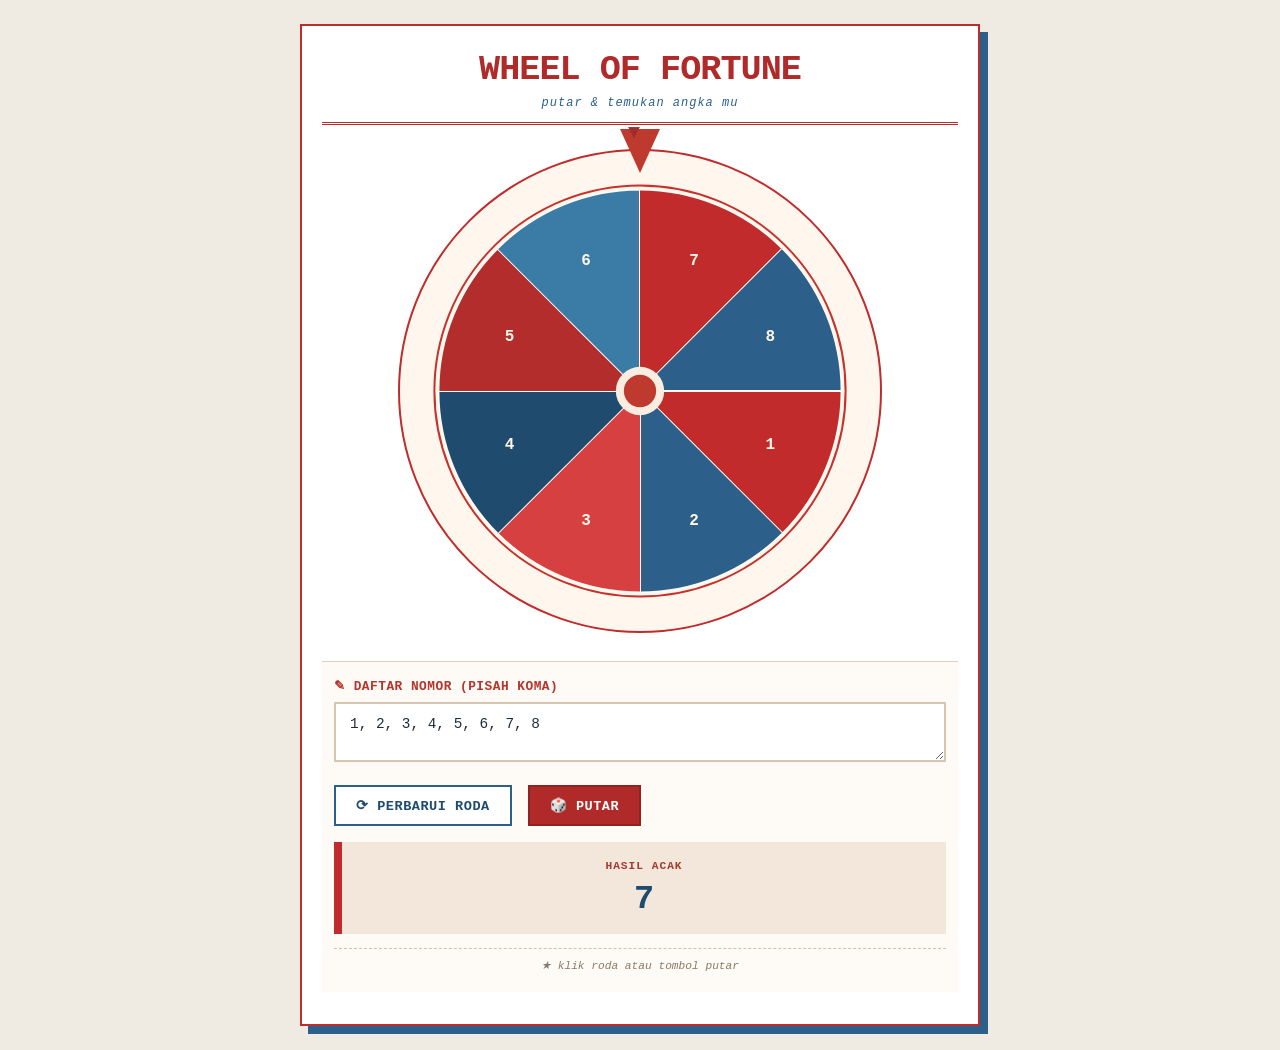
==== index.html @ 32e0c8db "Update and rename WOF.html to index.html" ====
<!DOCTYPE html>
<html lang="id">
<head>
    <meta charset="UTF-8">
    <meta name="viewport" content="width=device-width, initial-scale=1.0, user-scalable=no">
    <title>Roda Putar Nomor | Retro Minimalis</title>
    <link rel="stylesheet" href="style.css">
</head>
<body>
    <div class="app">
        <div class="wheel-header">
            <h1>WHEEL OF FORTUNE</h1>
            <p class="tagline">putar & temukan angka mu</p>
        </div>

        <div class="wheel-area">
            <div class="canvas-wrapper">
                <canvas id="wheelCanvas" width="480" height="480"></canvas>
                <div class="pointer"></div>
            </div>
        </div>

        <div class="control-panel">
            <div class="custom-box">
                <label for="itemsInput">✎ daftar nomor (pisah koma)</label>
                <textarea id="itemsInput" rows="2" placeholder="1, 2, 3, 4, 5, 6, 7, 8"></textarea>
                <div class="button-group">
                    <button id="updateBtn" class="btn-update">⟳ perbarui roda</button>
                    <button id="spinBtn" class="btn-spin">🎲 PUTAR</button>
                </div>
            </div>
            <div class="result-card">
                <span class="result-label">hasil acak</span>
                <div class="result-value" id="resultDisplay">—</div>
            </div>
            <div class="retro-note">★ klik roda atau tombol putar</div>
        </div>
    </div>
    <script>
        (function(){
            // ---------- DOM elements ----------
            const canvas = document.getElementById('wheelCanvas');
            const ctx = canvas.getContext('2d');
            const itemsInput = document.getElementById('itemsInput');
            const updateBtn = document.getElementById('updateBtn');
            const spinBtn = document.getElementById('spinBtn');
            const resultDisplay = document.getElementById('resultDisplay');

            let segments = [];
            let currentRotation = 0;
            let animating = false;
            let animFrameId = null;
            let spinStartTime = 0;
            let spinDuration = 1600;
            let startRotation = 0;
            let targetRotation = 0;
            
            let width, height, centerX, centerY, radius;
            const POINTER_ANGLE = -Math.PI / 2;
            const defaultItems = ["1", "2", "3", "4", "5", "6", "7", "8"];
            
            function normalizeAngle(angle) {
                let norm = angle % (2 * Math.PI);
                if (norm < 0) norm += 2 * Math.PI;
                return norm;
            }
            
            // warna retro: palet merah, biru, putih, krem
            function getSegmentColor(index, total) {
                // menggunakan warna solid: merah, biru tua, merah muda, biru langit
                const colors = ["#c22b2b", "#2c5f8a", "#d64040", "#1e4b6e", "#b32d2d", "#3a7ca5"];
                return colors[index % colors.length];
            }
            
            function buildSegments(items) {
                const count = items.length;
                if (count === 0) return [];
                const angleStep = (2 * Math.PI) / count;
                const newSegments = [];
                let start = 0;
                for (let i = 0; i < count; i++) {
                    const end = start + angleStep;
                    newSegments.push({
                        label: items[i].trim() === "" ? "?" : items[i].trim(),
                        startAngle: start,
                        endAngle: end,
                        color: getSegmentColor(i, count)
                    });
                    start = end;
                }
                return newSegments;
            }
            
            function drawWheel() {
                if (!ctx) return;
                width = canvas.width;
                height = canvas.height;
                centerX = width / 2;
                centerY = height / 2;
                radius = Math.min(width, height) * 0.42;
                
                ctx.clearRect(0, 0, width, height);
                if (!segments.length) {
                    ctx.fillStyle = "#f0ede8";
                    ctx.fillRect(0, 0, width, height);
                    ctx.fillStyle = "#9e2d2d";
                    ctx.font = "bold 16px 'Courier New', monospace";
                    ctx.textAlign = "center";
                    ctx.fillText("⚠️ masukkan data", centerX, centerY);
                    return;
                }
                
                const rot = currentRotation % (2 * Math.PI);
                for (let i = 0; i < segments.length; i++) {
                    const seg = segments[i];
                    const start = seg.startAngle + rot;
                    const end = seg.endAngle + rot;
                    ctx.beginPath();
                    ctx.arc(centerX, centerY, radius, start, end);
                    ctx.lineTo(centerX, centerY);
                    ctx.fillStyle = seg.color;
                    ctx.fill();
                    ctx.strokeStyle = "#fcf9f0";
                    ctx.lineWidth = 2;
                    ctx.beginPath();
                    ctx.arc(centerX, centerY, radius, start, end);
                    ctx.lineTo(centerX, centerY);
                    ctx.stroke();
                }
                
                // lingkaran tengah
                ctx.beginPath();
                ctx.arc(centerX, centerY, radius * 0.12, 0, 2 * Math.PI);
                ctx.fillStyle = "#f8ede0";
                ctx.fill();
                ctx.beginPath();
                ctx.arc(centerX, centerY, radius * 0.08, 0, 2 * Math.PI);
                ctx.fillStyle = "#bf3a2e";
                ctx.fill();
                
                // teks segmen
                ctx.font = `bold ${Math.max(11, Math.floor(radius * 0.08))}px "Courier New", monospace`;
                ctx.fillStyle = "#f9f2e2";
                ctx.shadowBlur = 0;
                ctx.textAlign = "center";
                ctx.textBaseline = "middle";
                const textRadius = radius * 0.7;
                for (let i = 0; i < segments.length; i++) {
                    const seg = segments[i];
                    const midAngle = seg.startAngle + (seg.endAngle - seg.startAngle) / 2 + rot;
                    const x = centerX + Math.cos(midAngle) * textRadius;
                    const y = centerY + Math.sin(midAngle) * textRadius;
                    let label = seg.label;
                    if (label.length > 10) label = label.slice(0, 8) + "..";
                    ctx.fillStyle = "#fff6e8";
                    ctx.fillText(label, x, y);
                }
                
                // garis tepi retro
                ctx.beginPath();
                ctx.arc(centerX, centerY, radius + 4, 0, 2 * Math.PI);
                ctx.lineWidth = 2;
                ctx.strokeStyle = "#c5312b";
                ctx.stroke();
            }
            
            function getCurrentWinnerSegment(rotationRad) {
                if (!segments.length) return null;
                let localPointer = normalizeAngle(POINTER_ANGLE - rotationRad);
                for (let seg of segments) {
                    if (localPointer >= seg.startAngle && localPointer < seg.endAngle) return seg;
                }
                return segments[0];
            }
            
            function updateResultFromRotation() {
                const winner = getCurrentWinnerSegment(currentRotation);
                if (winner) resultDisplay.innerText = winner.label;
                else resultDisplay.innerText = "?";
            }
            
            function easeOutCubic(t) { return 1 - Math.pow(1 - t, 3); }
            
            function animateSpin(now) {
                const elapsed = now - spinStartTime;
                let t = Math.min(1, elapsed / spinDuration);
                const ease = easeOutCubic(t);
                currentRotation = startRotation + (targetRotation - startRotation) * ease;
                drawWheel();
                if (t < 1) {
                    animFrameId = requestAnimationFrame(animateSpin);
                } else {
                    currentRotation = targetRotation;
                    drawWheel();
                    animating = false;
                    spinBtn.disabled = false;
                    updateBtn.disabled = false;
                    updateResultFromRotation();
                    cancelAnimationFrame(animFrameId);
                    animFrameId = null;
                }
            }
            
            function spinWheel() {
                if (animating) return;
                if (!segments.length) {
                    resultDisplay.innerText = "update data!";
                    return;
                }
                const randomIndex = Math.floor(Math.random() * segments.length);
                const targetSegment = segments[randomIndex];
                const segStart = targetSegment.startAngle;
                const segEnd = targetSegment.endAngle;
                const randomOffset = Math.random() * (segEnd - segStart);
                const targetLocalAngle = segStart + randomOffset;
                let rawFinalRot = POINTER_ANGLE - targetLocalAngle;
                let finalRotMod = normalizeAngle(rawFinalRot);
                const fullTurns = 5 + Math.floor(Math.random() * 6);
                const deltaFull = fullTurns * 2 * Math.PI;
                let targetAbsolute = currentRotation + deltaFull + finalRotMod;
                startRotation = currentRotation;
                targetRotation = targetAbsolute;
                animating = true;
                spinBtn.disabled = true;
                updateBtn.disabled = true;
                spinStartTime = performance.now();
                animFrameId = requestAnimationFrame(animateSpin);
            }
            
            function updateWheelFromInput() {
                if (animating) {
                    if (animFrameId) cancelAnimationFrame(animFrameId);
                    animating = false;
                    spinBtn.disabled = false;
                    updateBtn.disabled = false;
                }
                let raw = itemsInput.value;
                let itemsArray = [];
                if (raw.trim() === "") itemsArray = [...defaultItems];
                else {
                    let parts = raw.split(',').map(p => p.trim()).filter(p => p !== "");
                    if (parts.length < 2) {
                        alert("minimal 2 item! menggunakan default");
                        itemsArray = [...defaultItems];
                    } else itemsArray = parts;
                }
                segments = buildSegments(itemsArray);
                currentRotation = 0;
                drawWheel();
                updateResultFromRotation();
                itemsInput.value = itemsArray.join(", ");
            }
            
            function init() {
                itemsInput.value = defaultItems.join(", ");
                updateWheelFromInput();
                canvas.addEventListener('click', () => { if(!animating && segments.length) spinWheel(); });
                updateBtn.addEventListener('click', () => { if(!animating) updateWheelFromInput(); });
                spinBtn.addEventListener('click', () => { if(!animating && segments.length) spinWheel(); });
                window.addEventListener('resize', () => drawWheel());
            }
            init();
        })();
    </script>
</body>
</html>
---- style.css ----
* {
    margin: 0;
    padding: 0;
    box-sizing: border-box;
}

body {
    background: #f0ebe2;
    font-family: 'Courier New', 'SF Mono', 'IBM Plex Mono', monospace;
    display: flex;
    justify-content: center;
    align-items: center;
    min-height: 100vh;
    padding: 24px;
}

/* container utama */
.app {
    max-width: 680px;
    width: 100%;
    background: white;
    border: 2px solid #c02b2b;
    box-shadow: 8px 8px 0 #2c5f8a;
    padding: 24px 20px 32px;
}

/* header retro */
.wheel-header {
    text-align: center;
    margin-bottom: 24px;
    border-bottom: 3px double #c02b2b;
    padding-bottom: 12px;
}
.wheel-header h1 {
    font-size: 2.2rem;
    letter-spacing: -1px;
    color: #b12a2a;
    text-transform: uppercase;
    font-weight: 700;
    background: none;
    -webkit-text-fill-color: #b12a2a;
}
.tagline {
    font-size: 0.75rem;
    color: #2c5f8a;
    letter-spacing: 1px;
    margin-top: 6px;
    font-style: italic;
}

/* area roda */
.wheel-area {
    display: flex;
    justify-content: center;
    margin: 12px 0 8px;
}
.canvas-wrapper {
    position: relative;
    display: inline-block;
}
canvas {
    display: block;
    width: 100%;
    height: auto;
    background: #fff6ed;
    border-radius: 50%;
    border: 2px solid #c02b2b;
    box-shadow: none;
    cursor: pointer;
}
.pointer {
    position: absolute;
    top: -20px;
    left: 50%;
    transform: translateX(-50%);
    width: 0;
    height: 0;
    border-left: 20px solid transparent;
    border-right: 20px solid transparent;
    border-top: 44px solid #bf3a2e;
    z-index: 5;
}
.pointer::after {
    content: "▼";
    position: absolute;
    font-size: 20px;
    top: -52px;
    left: -12px;
    color: #9e2d2d;
}

/* panel kontrol retro minimal */
.control-panel {
    margin-top: 28px;
    background: #fefaf5;
    padding: 16px 12px 20px;
    border-top: 1px solid #e0cfbc;
}
.custom-box label {
    display: block;
    font-weight: bold;
    font-size: 0.8rem;
    text-transform: uppercase;
    color: #b5342c;
    letter-spacing: 0.5px;
    margin-bottom: 8px;
}
textarea {
    width: 100%;
    padding: 12px 14px;
    font-family: 'Courier New', monospace;
    font-size: 0.9rem;
    background: white;
    border: 2px solid #d6c6b2;
    resize: vertical;
    outline: none;
    transition: 0.1s linear;
    color: #1c2e3a;
}
textarea:focus {
    border-color: #2c5f8a;
}
.button-group {
    display: flex;
    gap: 16px;
    margin: 18px 0 16px;
    flex-wrap: wrap;
}
button {
    font-family: 'Courier New', monospace;
    font-weight: bold;
    font-size: 0.85rem;
    padding: 10px 20px;
    border: none;
    background: white;
    color: #2c2b26;
    cursor: pointer;
    transition: 0.1s linear;
    border: 2px solid #b12a2a;
    text-transform: uppercase;
    letter-spacing: 0.5px;
}
.btn-update {
    border-color: #2c5f8a;
    color: #1e4b6e;
    background: white;
}
.btn-spin {
    background: #b12a2a;
    border-color: #8f2222;
    color: white;
}
button:active {
    transform: translate(2px, 2px);
}
.result-card {
    background: #f2e7da;
    padding: 14px 10px;
    text-align: center;
    border-left: 8px solid #c02b2b;
    margin: 12px 0 8px;
}
.result-label {
    font-size: 0.7rem;
    text-transform: uppercase;
    font-weight: bold;
    color: #a53a2e;
    letter-spacing: 1px;
}
.result-value {
    font-size: 2.1rem;
    font-weight: 800;
    font-family: 'Courier New', monospace;
    color: #1e4b6e;
    word-break: break-word;
    background: none;
    padding: 6px 0 2px;
}
.retro-note {
    text-align: center;
    font-size: 0.7rem;
    color: #8b7a68;
    margin-top: 14px;
    border-top: 1px dashed #d6c29f;
    padding-top: 10px;
    font-style: italic;
}

/* responsif */
@media (max-width: 550px) {
    .app { padding: 16px; }
    .wheel-header h1 { font-size: 1.7rem; }
    .result-value { font-size: 1.6rem; }
    button { padding: 7px 16px; font-size: 0.75rem; }
    .pointer { border-left: 16px solid transparent; border-right: 16px solid transparent; border-top: 36px solid #bf3a2e; top: -16px; }
    .pointer::after { font-size: 16px; top: -44px; left: -10px; }
}
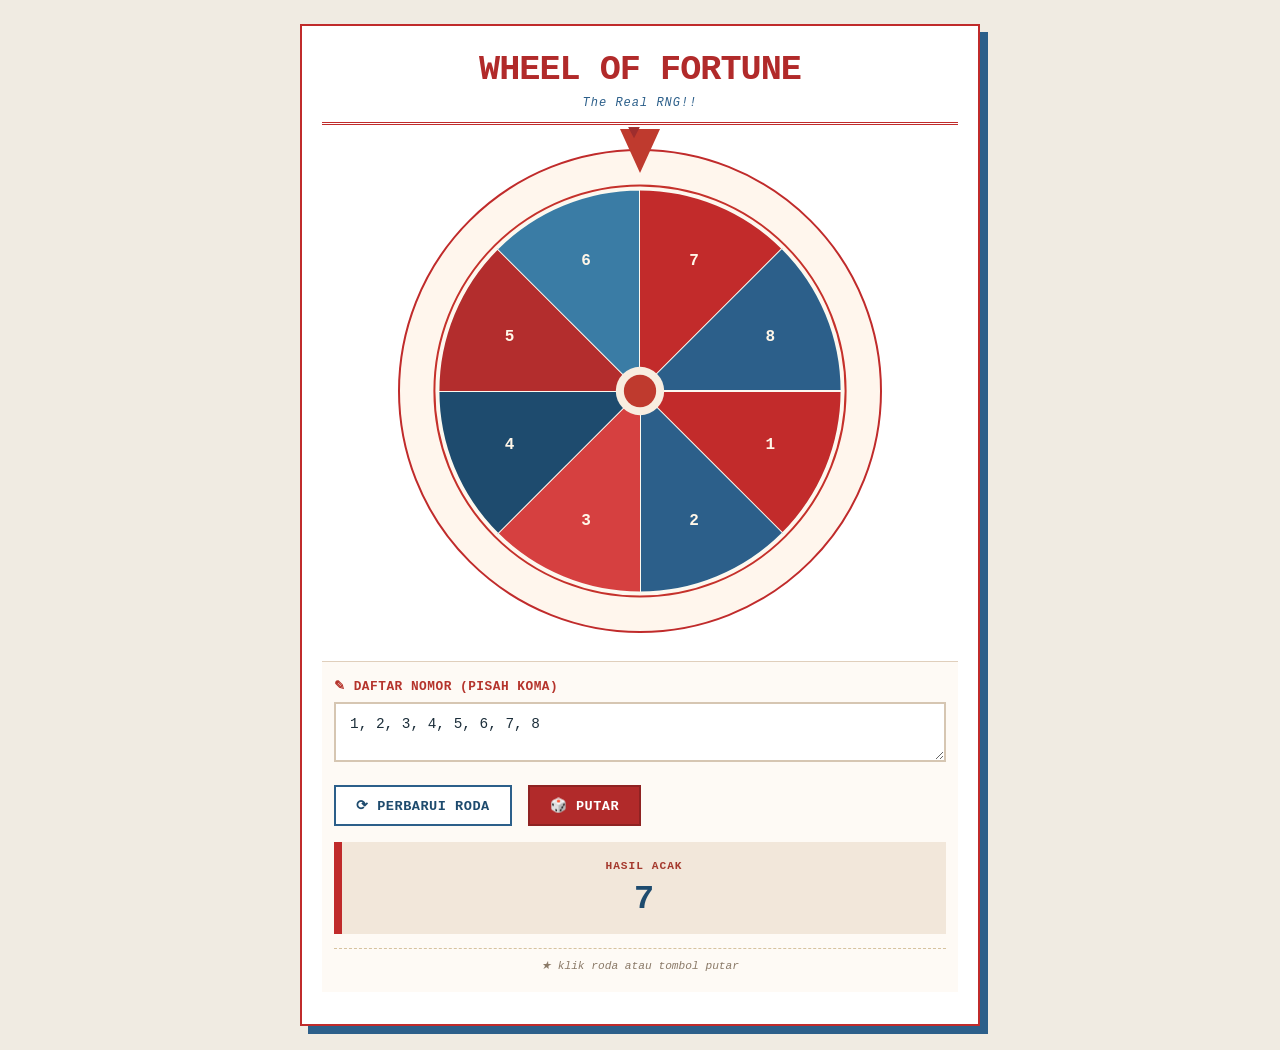
==== commit 36245e86: "Update index.html" ====
--- a/index.html
+++ b/index.html
@@ -3,14 +3,14 @@
 <head>
     <meta charset="UTF-8">
     <meta name="viewport" content="width=device-width, initial-scale=1.0, user-scalable=no">
-    <title>Roda Putar Nomor | Retro Minimalis</title>
+    <title>Wheel Of Fortune</title>
     <link rel="stylesheet" href="style.css">
 </head>
 <body>
     <div class="app">
         <div class="wheel-header">
             <h1>WHEEL OF FORTUNE</h1>
-            <p class="tagline">putar & temukan angka mu</p>
+            <p class="tagline">The Real RNG!!</p>
         </div>
 
         <div class="wheel-area">
@@ -51,7 +51,7 @@
             let animating = false;
             let animFrameId = null;
             let spinStartTime = 0;
-            let spinDuration = 1600;
+            let spinDuration = 3500;        // 3.5 detik → lebih lambat & dramatis
             let startRotation = 0;
             let targetRotation = 0;
             
@@ -65,9 +65,8 @@
                 return norm;
             }
             
-            // warna retro: palet merah, biru, putih, krem
+            // warna retro: merah, biru
             function getSegmentColor(index, total) {
-                // menggunakan warna solid: merah, biru tua, merah muda, biru langit
                 const colors = ["#c22b2b", "#2c5f8a", "#d64040", "#1e4b6e", "#b32d2d", "#3a7ca5"];
                 return colors[index % colors.length];
             }
@@ -128,7 +127,6 @@
                     ctx.stroke();
                 }
                 
-                // lingkaran tengah
                 ctx.beginPath();
                 ctx.arc(centerX, centerY, radius * 0.12, 0, 2 * Math.PI);
                 ctx.fillStyle = "#f8ede0";
@@ -138,7 +136,6 @@
                 ctx.fillStyle = "#bf3a2e";
                 ctx.fill();
                 
-                // teks segmen
                 ctx.font = `bold ${Math.max(11, Math.floor(radius * 0.08))}px "Courier New", monospace`;
                 ctx.fillStyle = "#f9f2e2";
                 ctx.shadowBlur = 0;
@@ -156,7 +153,6 @@
                     ctx.fillText(label, x, y);
                 }
                 
-                // garis tepi retro
                 ctx.beginPath();
                 ctx.arc(centerX, centerY, radius + 4, 0, 2 * Math.PI);
                 ctx.lineWidth = 2;
@@ -179,12 +175,15 @@
                 else resultDisplay.innerText = "?";
             }
             
-            function easeOutCubic(t) { return 1 - Math.pow(1 - t, 3); }
+            // easing lebih halus dan lambat (easeOutQuartic untuk efek dramatis)
+            function easeOutQuartic(t) {
+                return 1 - Math.pow(1 - t, 4);
+            }
             
             function animateSpin(now) {
                 const elapsed = now - spinStartTime;
                 let t = Math.min(1, elapsed / spinDuration);
-                const ease = easeOutCubic(t);
+                const ease = easeOutQuartic(t);  // menggunakan easing lebih dramatis
                 currentRotation = startRotation + (targetRotation - startRotation) * ease;
                 drawWheel();
                 if (t < 1) {
@@ -215,7 +214,8 @@
                 const targetLocalAngle = segStart + randomOffset;
                 let rawFinalRot = POINTER_ANGLE - targetLocalAngle;
                 let finalRotMod = normalizeAngle(rawFinalRot);
-                const fullTurns = 5 + Math.floor(Math.random() * 6);
+                // tambah putaran lebih banyak untuk efek dramatis (9-14 putaran)
+                const fullTurns = 9 + Math.floor(Math.random() * 6);
                 const deltaFull = fullTurns * 2 * Math.PI;
                 let targetAbsolute = currentRotation + deltaFull + finalRotMod;
                 startRotation = currentRotation;
@@ -263,4 +263,4 @@
         })();
     </script>
 </body>
-</html>
+</html>
